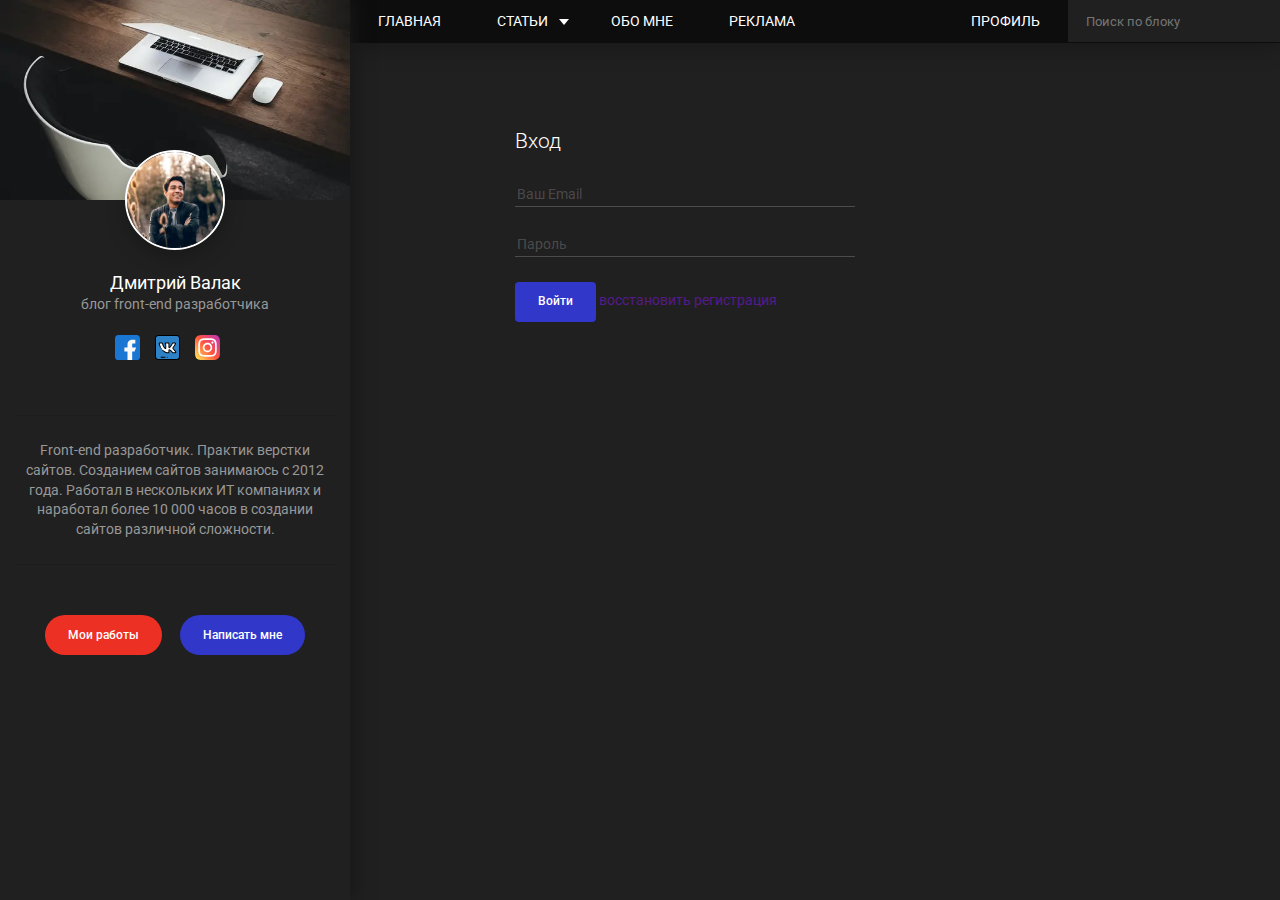
==== entrance.html @ 2826de26 "g" ====
<!DOCTYPE html>
<html lang="en">

<head>
  <meta charset="UTF-8">
  <meta name="viewport" content="width=device-width, initial-scale=1.0">
  <link rel="stylesheet" href="./css/style.css">
  <title>Document</title>
</head>

<body class="page page--profil">

  <svg display="none">

    <symbol id="facebook" viewBox="0 0 512 512">
      <path style="fill:#1976D2;" d="M448,0H64C28.704,0,0,28.704,0,64v384c0,35.296,28.704,64,64,64h384c35.296,0,64-28.704,64-64V64
    C512,28.704,483.296,0,448,0z" />
      <path style="fill:#FAFAFA;" d="M432,256h-80v-64c0-17.664,14.336-16,32-16h32V96h-64l0,0c-53.024,0-96,42.976-96,96v64h-64v80h64
    v176h96V336h48L432,256z" />
    </symbol>

    <symbol id="vk" viewBox="0 0 512 512">
      <path style="fill:#2D82C8;" d="M446,502H66c-30.928,0-56-25.072-56-56V66c0-30.928,25.072-56,56-56h380c30.928,0,56,25.072,56,56
	v380C502,476.928,476.928,502,446,502z" />
      <path style="fill:#FFFFFF;" d="M94.397,163h43.393c6.754,0,12.723,4.371,14.765,10.81c4.356,13.733,12.998,38.213,25.111,59.524
	c9.837,17.306,21.765,31.824,30.56,41.433c4.41,4.818,12.44,1.682,12.44-4.85v-62.622c0-9.187-2.882-18.143-8.24-25.605
	l-4.246-5.914c-0.985-1.372-1.514-3.018-1.514-4.706l0,0c0-4.457,3.613-8.07,8.07-8.07h60.68c5.477,0,9.917,4.44,9.917,9.917v80.28
	c0,5.211,5.39,8.676,10.131,6.512l4.127-1.884c0.71-0.324,1.351-0.783,1.886-1.352l0,0c20.861-22.151,37.773-47.713,50.001-75.575
	l4.538-10.34c2.015-4.591,6.556-7.553,11.57-7.548l42.844,0.05c8.037,0.009,13.166,8.578,9.378,15.666l-19.794,37.037
	c-2.56,4.791-5.409,9.422-8.529,13.868l-23.164,33.008c-4.112,5.86-3.319,13.846,1.865,18.783l16.964,16.154
	c13.129,12.502,24.572,26.663,34.038,42.124l5.075,8.289c4.738,7.739-0.831,17.678-9.905,17.678h-36.989
	c-7.482,0-14.646-3.026-19.862-8.39l-36.986-38.031c-7.326-7.533-16.701-12.749-26.964-15.002l0,0
	c-5.252-1.153-10.224,2.846-10.224,8.223v37.366c0,8.745-7.089,15.833-15.833,15.833l0,0c-31.024,0-61.185-10.212-85.827-29.06l0,0
	c-43.658-33.392-75.312-80.039-90.217-132.943l-8.094-28.731C83.674,168.943,88.175,163,94.397,163z" />
      <path d="M416.358,375.667h-36.989c-10.122,0-19.974-4.162-27.03-11.417l-36.986-38.03c-5.518-5.674-12.405-9.707-20.02-11.74v35.354
	c0,14.244-11.589,25.833-25.833,25.833c-33.029,0-65.667-11.051-91.902-31.117c-9.924-7.59-19.389-15.96-28.132-24.878
	c-3.866-3.943-3.804-10.275,0.14-14.142c3.945-3.867,10.276-3.802,14.142,0.14c8.081,8.242,16.829,15.979,26.001,22.994
	c22.767,17.413,51.09,27.003,79.752,27.003c3.217,0,5.833-2.617,5.833-5.833v-37.366c0-5.607,2.506-10.838,6.876-14.353
	c4.37-3.515,10.02-4.84,15.493-3.637c12.211,2.68,23.272,8.835,31.988,17.797l36.986,38.03c3.313,3.407,7.939,5.361,12.692,5.361
	h36.989c0.233,0,0.945,0,1.407-0.825s0.091-1.432-0.031-1.631l-5.074-8.289c-9.009-14.713-19.912-28.207-32.406-40.104
	l-16.964-16.154c-8.839-8.417-10.166-21.778-3.154-31.77l23.164-33.008c2.878-4.102,5.535-8.421,7.896-12.838l19.794-37.036
	c0.068-0.129,0.173-0.323-0.016-0.638c-0.188-0.314-0.409-0.315-0.555-0.315l-42.845-0.049h-0.003c-1.039,0-1.98,0.614-2.397,1.566
	l-4.538,10.34c-12.722,28.985-30.176,55.367-51.878,78.413c-1.431,1.519-3.118,2.728-5.018,3.594l-4.123,1.882
	c-5.338,2.437-11.469,1.998-16.403-1.175c-4.935-3.172-7.881-8.567-7.881-14.434V173h-56.835l2.053,2.858
	c6.617,9.217,10.116,20.088,10.116,31.437v62.622c0,7.137-4.3,13.42-10.954,16.005c-6.646,2.584-14.05,0.853-18.862-4.404
	c-8.784-9.596-21.443-24.888-31.877-43.244c-12.717-22.371-21.717-48.098-25.95-61.441c-0.727-2.293-2.83-3.833-5.233-3.833H95.206
	l7.875,27.951c4.586,16.277,10.889,32.123,18.734,47.098c2.563,4.892,0.676,10.936-4.217,13.499
	c-4.894,2.563-10.936,0.674-13.498-4.217c-8.489-16.202-15.309-33.346-20.27-50.957l-8.095-28.73
	c-1.661-5.897-0.492-12.079,3.205-16.962C82.64,155.8,88.272,153,94.396,153h43.394c11.159,0,20.923,7.148,24.298,17.786
	c3.995,12.595,12.461,36.826,24.272,57.606c7.713,13.569,16.824,25.371,24.307,34.062v-55.159c0-7.138-2.2-13.975-6.363-19.772
	l-4.246-5.915c-2.218-3.088-3.391-6.733-3.391-10.538c0-9.964,8.105-18.07,18.069-18.07h60.681c10.981,0,19.916,8.935,19.916,19.917
	v75.487c19.606-21.09,35.41-45.144,46.988-71.525l4.538-10.34c3.607-8.22,11.736-13.529,20.712-13.529c0.009,0,0.017,0,0.026,0
	l42.845,0.049c7.318,0.008,13.933,3.763,17.691,10.042c3.76,6.28,3.944,13.883,0.494,20.337l-19.794,37.037
	c-2.74,5.126-5.822,10.139-9.163,14.899l-23.164,33.008c-1.279,1.823-1.037,4.261,0.575,5.797l16.965,16.154
	c13.752,13.096,25.754,27.948,35.67,44.145l5.074,8.289c4.079,6.662,4.241,15.035,0.423,21.85
	C431.396,371.433,424.171,375.667,416.358,375.667z" />
      <path d="M131.938,293.381c-3.114,0-6.183-1.45-8.136-4.174l8.127-5.827l-8.17,5.768c-0.004-0.006-0.064-0.089-0.068-0.096
	c-3.218-4.488-2.188-10.735,2.3-13.954c4.489-3.219,10.735-2.188,13.954,2.3l0.111,0.155c3.218,4.488,2.188,10.735-2.3,13.954
	C135.991,292.772,133.954,293.381,131.938,293.381z" />
      <path
        d="M204.864,464h-81.5c-5.522,0-10-4.477-10-10s4.478-10,10-10h81.5c5.522,0,10,4.477,10,10S210.387,464,204.864,464z" />
      <path
        d="M250.364,464h-0.119c-5.522,0-10-4.477-10-10s4.478-10,10-10h0.119c5.522,0,10,4.477,10,10S255.887,464,250.364,464z" />
      <path d="M446,512H66c-36.393,0-66-29.607-66-66V66C0,29.607,29.607,0,66,0h380c36.393,0,66,29.607,66,66v380
	C512,482.393,482.393,512,446,512z M66,20c-25.364,0-46,20.636-46,46v380c0,25.364,20.636,46,46,46h380c25.364,0,46-20.636,46-46V66
	c0-25.364-20.636-46-46-46H66z" />
      <g>
      </g>
    </symbol>



  </svg>


  <aside class="siedbar">

    <picture class="siedbar__picture">
      <source srcset="./photo/saidbar.webp" type="image/webp" height>
      <img class="siedbar__image" src="./photo/saidbar.jpg" alt="" ">
      </picture>
      <picture class=" siedbar__content__photo">
      <source srcset="./photo/photo.webp" type="image/webp">
      <img class="siedbar__content__avatar" src="./photo/photo.jpg" alt="">
    </picture>
    <h1 class="siedbar__content__name"> Дмитрий Валак</h1>
    <p class="siedbar__content__proff">блог front-end разработчика </p>
    <ul class="siedbar__inner">
      <li class="siedbar__item">
        <a href="https://vk.com/id88394767">
          <svg class="siedbar__icon">
            <use xlink:href="#facebook"></use>
          </svg>
        </a>
      </li>
      <li class="siedbar__item">
        <a href="#">
          <svg class="siedbar__icon">
            <use xlink:href="#vk"></use>
          </svg>
        </a>
      </li>
      <li class="siedbar__item">
        <a href="#">
          <img src="./photo/icon/instagram.svg" alt="" width="25px">

        </a>
      </li>
    </ul>

    <p class="siedbar__text">
      Front-end разработчик. Практик верстки сайтов.

      Созданием сайтов занимаюсь с 2012 года. Работал в нескольких ИТ компаниях и наработал более 10 000 часов в
      создании сайтов различной сложности.
    </p>
    <div class="siedbar__box">
      <a class="siedbar__btn siedbar__btn--left" href="#">Мои работы</a>
      <button class="siedbar__btn  siedbar__btn--right">Написать мне</button>
    </div>
  </aside>


  <main class="main">

    <!-- nav -->


    <nav class="nav">
      <ul class="nav__nav">
        <li class="nav__item">
          <a class="nav__link" href="">Главная</a>
        </li>
        <li class="nav__item">
          <a class="nav__link nav__link--list " href="">Cтатьи</a>
          <ul class="subnav">
            <li class="subnav__item">
              <a class="subnav__categoru" href="">Создание
                сайтов </a>
            </li>
            <li class="subnav__item">
              <a class="subnav__categoru" href="">Интернет - магазин </a>
            </li>
            <li class="subnav__item">
              <a class="subnav__categoru" href="#">Продвижение видео</a>
            </li>
          </ul>
        </li>

        <li class="nav__item">
          <a class="nav__link" href="">Обо мне</a>
        </li>

        <li class="nav__item nav__item--offset">
          <a class="nav__link nav__link--offset" href="">Реклама</a>
        </li>
        <li class="nav__item">
          <a class="nav__link" href="">Профиль</a>
        </li>
        <input class="nav__search" type="text" placeholder="Поиск по блоку">
      </ul>
    </nav>




    <div class="container">

      <h2 class="post__related__title post__related__title--titles">Вход</h2>

      <form class="profil"  action="/" method="POST">
      
      <div class="profil__form" >
        
        <input class="profil__form__input"  type="Email" placeholder = "Ваш Email" >
        <input class="profil__form__input"  type="password" placeholder = "Пароль" >
        
      </div>
      <div class="btn__grup">
      <button class="siedbar__btn commets--btn work--btn" type="submit">Войти</button>
      <a href="">восстановить</a>
      <a href="">регистрация</a>
    </div>
      </form>


    </div>

</body>

</html>
---- css/style.css ----
@import url("https://fonts.googleapis.com/css2?family=Lato&family=Roboto:wght@400;500&display=swap");
* {
  padding: 0;
  margin: 0;
  border: 0;
  user-select: none; }

*, *:before, *:after {
  box-sizing: border-box;
  user-select: none; }

body {
  margin: 0; }

input, button, textarea {
  font-family: inherit;
  border: none; }

input {
  display: block; }

button {
  border: none;
  cursor: pointer;
  display: inline-block; }

a {
  text-decoration: none; }

a:hover {
  text-decoration: none; }

ul, li {
  list-style: none; }

h1, h2, h3, h4, h5, h6 {
  font-size: inherit;
  font-weight: inherit; }

body {
  line-height: 1.4;
  font-size: 14px;
  font-family: "Roboto", sans-serif;
  background-color: #181818;
  height: 100%;
  color: #989898; }

.container {
  margin: 0 auto;
  max-width: 700px;
  padding: 0 50px; }

.page {
  display: flex; }
  .page--profil {
    height: 100vh; }

.main {
  flex-basis: calc( 100% - 350px  );
  background-color: #202020; }

.siedbar {
  background-color: #202020;
  flex-basis: 350px;
  text-align: center;
  position: relative;
  height: 100hv;
  box-shadow: 5px 0 15px #181818; }
  .siedbar__picture {
    overflow: hidden;
    display: block;
    height: 200px; }
  .siedbar__image {
    display: block;
    height: auto;
    width: 100%; }
  .siedbar__content__photo {
    display: block;
    height: 100px;
    width: 100px;
    overflow: hidden;
    margin: -50px auto 20px;
    border-radius: 50%;
    border: 2px solid #ffffff;
    box-shadow: 0 7px 20px rgba(0, 0, 0, 0.25);
    position: relative; }
  .siedbar__content__avatar {
    width: auto;
    height: 100%;
    margin: 0 -50%; }
  .siedbar__content__name {
    margin-top: 20px;
    font-size: 18px;
    color: #fff; }
  .siedbar__content__proff {
    font-size: 14px; }
  .siedbar__inner {
    margin-top: 20px;
    justify-content: center;
    display: flex;
    margin-bottom: 50px; }
  .siedbar__item {
    display: flex;
    margin-right: 15px; }
  .siedbar__icon {
    display: inline-block;
    height: 25px;
    width: 25px; }
  .siedbar__text {
    padding: 0 15px;
    margin-bottom: 50px; }
    .siedbar__text:after, .siedbar__text:before {
      margin: 25px 0;
      display: block;
      content: "";
      width: calc( 100% -20px  );
      height: 1px;
      background-color: #1c1c1c; }
  .siedbar__btn {
    border-radius: 40px;
    padding: 1.1em 1.9em;
    text-decoration: none;
    border: none;
    vertical-align: center;
    display: inline-block;
    font-size: 12px;
    line-height: 1.1;
    font-family: inherit;
    font-weight: 500;
    color: #fff;
    background: #cccc;
    transition: all 0.2s linear; }
    .siedbar__btn--left {
      background: #ED3024;
      margin-right: 15px; }
      .siedbar__btn--left:hover {
        background: #CD251A; }
    .siedbar__btn--right {
      background: #3137C9; }
      .siedbar__btn--right:hover {
        background: #2A5FE7; }
      .siedbar__btn--right:focus {
        outline: none; }

.nav {
  background-color: #0D0D0D;
  box-shadow: 0 5px 22px rgba(0, 0, 0, 0.25);
  margin-bottom: 6em; }
  .nav__nav {
    display: flex; }
  .nav__item {
    position: relative; }
    .nav__item:hover .nav__link {
      background-color: #3137C9; }
    .nav__item:hover > .subnav {
      display: block; }
  .nav__link {
    text-transform: uppercase;
    display: block;
    position: relative;
    text-decoration: none;
    color: #FFFF;
    font-size: 14px;
    line-height: 1.1;
    padding: 1em 2em; }
    .nav__link--list {
      padding-right: 2.5em;
      position: relative; }
      .nav__link--list::after {
        position: absolute;
        top: 50%;
        right: 1em;
        display: block;
        content: "";
        border-style: solid;
        border-width: 6px 5px 0 5px;
        border-color: #fff transparent transparent transparent;
        transform: translateY(-50%); }
    .nav__link--offset {
      margin-right: auto; }
  .nav__search {
    color: rgba(255, 255, 255, 0.4);
    border-bottom: 1px solid #0D0D0D;
    background-color: #202020;
    max-width: 212px;
    display: block;
    padding: 0 1.35em;
    transition: all 0.4s linear; }
    .nav__search:hover {
      background-color: #2c2c2c; }
    .nav__search:focus {
      outline: none; }

.nav__item {
  position: relative; }
  .nav__item--offset {
    margin-right: auto; }

.nav__link > .subnav {
  display: block; }

.subnav {
  padding: 1em 0em;
  border-bottom-left-radius: 5px;
  border-bottom-right-radius: 5px;
  background-color: #3137C9;
  width: 14.5rem;
  position: absolute;
  top: 100%;
  left: 0;
  display: none; }
  .subnav__categoru {
    text-decoration: none;
    text-transform: uppercase;
    color: #fff;
    font-size: 12px;
    padding: 2.5em 1em;
    transition: 0.2s linear; }
    .subnav__categoru:hover {
      color: #bbb8b8; }

.storis {
  display: flex;
  overflow-x: scroll;
  margin-bottom: 35px;
  overflow-y: hidden; }
  .storis:only-child {
    overflow-x: hidden; }
  .storis__item {
    cursor: pointer;
    border-radius: 7px;
    flex: 0 0 140px;
    margin-right: calc( 40px /3 );
    height: 195px;
    box-shadow: 0 5px 15px rgba(0, 0, 0, 0.4);
    overflow: hidden;
    position: relative; }
    .storis__item:hover .storis__img {
      transform: scale(1.5);
      transition-duration: 5s; }
    .storis__item::after {
      content: "";
      display: block;
      width: 100%;
      height: 100%;
      position: absolute;
      top: 0;
      left: 0;
      z-index: 1;
      background: linear-gradient(to bottom, rgba(0, 0, 0, 0.8), rgba(0, 0, 0, 0.2) 50%, rgba(0, 0, 0, 0.8)); }
    .storis__item::before {
      position: absolute;
      content: attr(data-info);
      display: block;
      color: #fff;
      font-size: 12px;
      font-family: "Lato", sans-serif;
      position: absolute;
      text-align: left;
      top: 12px;
      left: 12px;
      z-index: 2;
      width: calc(100% - 24px); }
  .storis__img {
    display: block;
    width: 100%;
    height: 100%;
    position: absolute;
    top: 0;
    left: 0;
    z-index: 1;
    object-fit: cover;
    transition: transform 1s ease-in-out; }
  .storis__time {
    color: #fff;
    font-size: 12px;
    font-family: "Lato", sans-serif;
    position: absolute;
    text-align: right;
    right: 12px;
    bottom: 12px;
    z-index: 2;
    width: calc(100% - 24px); }

.add__post {
  margin-bottom: 25px;
  padding: 20px;
  align-items: center;
  background-color: #121212;
  border-radius: 4px;
  box-shadow: 0 5px 22px rgba(0, 0, 0, 0.25);
  display: flex; }
  .add__post__text {
    margin-right: 15px;
    flex-basis: calc(100% - (88px + 30px));
    font-size: 15px;
    line-height: 2;
    background-color: transparent;
    color: rgba(255, 255, 255, 0.5); }
    .add__post__text:focus {
      outline: none; }
      .add__post__text:focus::placeholder {
        opacity: 0; }
  .add__post__btn {
    width: 44px;
    height: 44px;
    border-radius: 50%;
    overflow: hidden; }
    .add__post__btn--photo {
      position: relative;
      cursor: pointer;
      margin-right: 15px;
      background: #EBEBEB url("../photo/icon/hoto.svg") center no-repeat; }
    .add__post__btn--send {
      cursor: pointer;
      background: #3137C9 url("../photo/icon/send.svg") center no-repeat; }
  .add__post__file {
    width: 100%;
    height: 100%;
    cursor: pointer;
    position: absolute;
    left: 0;
    top: 0;
    opacity: 0; }

.post {
  margin-bottom: 25px;
  background: #202020;
  border-radius: 4px;
  box-shadow: 0 5px 22px rgba(0, 0, 0, 0.25);
  padding: 25px 25px; }
  .post__text {
    font-size: 14px;
    line-height: 1.6;
    margin-bottom: 20px; }
  .post__footer {
    font-size: 12px;
    color: #828282; }

.post__picture {
  display: block;
  margin: -25px -25px 25px;
  width: calc( 100% + 50px  );
  overflow: hidden; }
  .post__picture--video {
    margin: 0 0 25px; }
.post__image {
  width: 100%;
  height: 245px;
  object-fit: cover;
  border-radius: 4px; }
.post__content {
  margin-top: 20px; }
  .post__content--saerch {
    margin-top: 0px; }
.post__title {
  font-size: 18px;
  color: rgba(255, 255, 255, 0.7);
  margin-bottom: 20px; }
.post__inner {
  display: flex;
  justify-content: space-between; }
.post__btn {
  font-size: 14px;
  line-height: 1.1;
  color: #107EFF;
  cursor: pointer;
  transition: all 0.2s linear; }
  .post__btn:hover {
    color: #0372f1; }
.post__footer {
  display: flex; }
.post__item {
  margin-right: 20px;
  position: relative; }
  .post__item:last-child {
    margin-right: 0px; }
  .post__item--time::after {
    display: inline-block;
    content: "";
    width: 6px;
    height: 6px;
    border-radius: 50%;
    background-color: #C4C4C4;
    margin-left: 15px; }
.post__link {
  font-size: 14px;
  color: #828282;
  transition: all 0.2s linear; }
  .post__link:hover {
    color: #c5bfbf; }

.embat {
  position: relative;
  overflow: hidden; }
  .embat::before {
    content: "";
    display: block;
    padding-top: 52.25%; }
  .embat iframe, .embat video {
    overflow: hidden;
    width: 100%;
    height: 100%;
    position: absolute;
    top: 0;
    left: 0;
    z-index: 1; }

.post__four {
  margin-bottom: 80px; }

.pagination {
  margin-top: 60px;
  display: flex;
  justify-content: center;
  margin-bottom: 60px; }
  .pagination__inner {
    margin-right: 5px;
    transition: all 0.2s linear;
    box-shadow: 0 0 10px rgba(0, 0, 0, 0.15); }
  .pagination__item {
    line-height: 40px;
    background-color: #0D0D0D;
    width: 40px;
    height: 40px;
    font-size: 14px;
    text-align: center;
    border-radius: 3px;
    display: block;
    box-shadow: 0 0 10px rgba(0, 0, 0, 0.15);
    cursor: pointer;
    color: #fff;
    transition: all 0.2s linear; }
    .pagination__item:hover {
      background-color: #a8a5a5; }
  .pagination .active {
    background-color: #104BE3;
    box-shadow: rgba 16, 75, 227, 0.15; }

.post {
  margin-bottom: 25px; }
  .post__headar {
    display: flex; }
    .post__headar__item:first-child {
      margin-right: auto; }
    .post__headar__link {
      font-size: 14px;
      line-height: 1.6;
      color: #828282;
      margin-right: 10px; }
  .post__title--post {
    margin-bottom: 10px; }
  .post__item--time {
    font-size: 14px;
    margin-bottom: 20px; }
  .post__text {
    margin-top: 20px; }
  .post__text--tree {
    margin-top: 0px; }
  .post__picture--post {
    padding: 25px 25px 0; }
  .post__content--post {
    margin-bottom: 30px; }
    .post__content--post::after {
      margin: 30px 0;
      display: block;
      content: "";
      width: calc( 100% -25px  );
      height: 1px;
      background-color: #1c1c1c; }

.post__related::after {
  margin: 25px 0;
  display: block;
  content: "";
  width: calc( 100% -25px  );
  height: 1px;
  background-color: #1c1c1c; }
.post__related__title {
  font-size: 16px;
  color: #fff;
  font-weight: 300;
  margin-bottom: 30px; }
  .post__related__title--title {
    margin-bottom: 20px;
    text-align: left; }
  .post__related__title--titles {
    font-size: 21px;
    margin-bottom: 25px;
    text-align: left; }
.post__related__post {
  display: flex;
  justify-content: space-between; }
.post__related__item {
  overflow: hidden;
  flex-basis: 50%;
  margin-bottom: 20px; }
.post__related__link {
  display: block;
  -o-text-overflow: ellipsis;
  text-overflow: ellipsis;
  overflow: hidden;
  white-space: nowrap;
  font-size: 14px;
  line-height: 1.6;
  font-weight: 300;
  color: #F3EBA2;
  transition: all 0.2s linear; }
  .post__related__link:hover {
    color: #f7eb81; }

.commets {
  margin-top: 10px;
  margin-bottom: 40px; }
  .commets__text {
    width: 100%;
    resize: none;
    color: #fff;
    background: inherit;
    margin-bottom: 20px;
    font-size: 14px;
    border-bottom: 1px solid rgba(255, 255, 255, 0.2);
    line-height: 1.3;
    height: 30px;
    overflow: hidden; }
    .commets__text::placeholder {
      color: rgba(255, 255, 255, 0.2);
      padding-bottom: 2px; }
    .commets__text:focus {
      outline: none; }
  .commets--btn {
    background-color: #3137C9;
    border-radius: 4px; }

.commet {
  margin-bottom: 30px; }
  .commet--two {
    padding-left: 30px;
    margin-bottom: 40px; }
  .commet__inner {
    align-items: center;
    display: flex;
    margin-bottom: 15px;
    position: relative; }
  .commet__avatar {
    position: absolute;
    top: 0;
    left: 0;
    object-fit: cover;
    width: 30px;
    height: 30px;
    border-radius: 50%; }
  .commet__me {
    margin-left: 45px; }
  .commet__name {
    font-size: 12px;
    font-weight: 500;
    line-height: 1.1;
    color: #fff;
    margin-bottom: 5px; }
  .commet--time {
    font-size: 12px;
    line-height: 1.16;
    font-weight: 400; }
  .commet__text {
    font-size: 12px;
    line-height: 1.2;
    color: #fff;
    margin-bottom: 5px; }

.work {
  display: flex;
  overflow: hidden;
  margin-bottom: 25px;
  background-color: #202020;
  border-radius: 4px;
  box-shadow: 0 5px 22px rgba(0, 0, 0, 0.25); }
  .work--two {
    margin-bottom: 60px; }
  .work__pucture {
    width: auto; }
  .work__image {
    height: 100%;
    display: block;
    width: 310px;
    object-fit: cover; }
  .work__content {
    display: flex;
    flex-direction: column;
    height: auto;
    padding: 25px 25px;
    width: calc( 100% - 310px  ); }
  .work__title {
    font-size: 24px;
    line-height: 1.1;
    font-weight: 500;
    margin-bottom: 20px;
    color: #fff; }
  .work__text {
    text-align: left;
    font-size: 16px;
    color: #d2d2d2;
    margin-bottom: 20px; }
  .work__inner {
    display: flex;
    margin-bottom: 20px; }
  .work__item {
    margin-right: 7px; }
    .work__item:last-child {
      margin-right: 0px; }
  .work__link {
    color: #fff;
    font-size: 11px;
    font-weight: normal;
    border-radius: 2px;
    background-color: #EA8C1E;
    padding: 0.5em 1em;
    line-height: 1.3;
    transition: all 0.2s linear; }
    .work__link:hover {
      background-color: #c2741a; }
  .work__btn {
    margin-top: auto;
    text-align: right; }

.profil {
  display: flex;
  flex-wrap: wrap; }
  .profil__form {
    flex-basis: 340px;
    margin-right: 110px; }
    .profil__form__input {
      width: 100%;
      font-size: 14px;
      line-height: 1.3;
      font-weight: 400;
      border: none;
      background: inherit;
      margin-bottom: 25px;
      color: rgba(255, 255, 255, 0.7);
      border-bottom: 1px solid rgba(255, 255, 255, 0.2);
      padding: 3px 2px; }
      .profil__form__input::placeholder {
        color: rgba(255, 255, 255, 0.2); }
      .profil__form__input:focus {
        outline: none; }
  .profil__picture {
    height: 100%;
    width: auto; }
  .profil__image {
    height: 150px;
    width: 150px;
    object-fit: cover;
    margin-bottom: 15px;
    display: block; }
  .profil__label {
    text-decoration: underline;
    cursor: pointer;
    color: #107EFF;
    transition: 0.2s linear; }
    .profil__label:hover {
      text-decoration: none; }
  .profil__input {
    display: none; }

/*# sourceMappingURL=style.css.map */
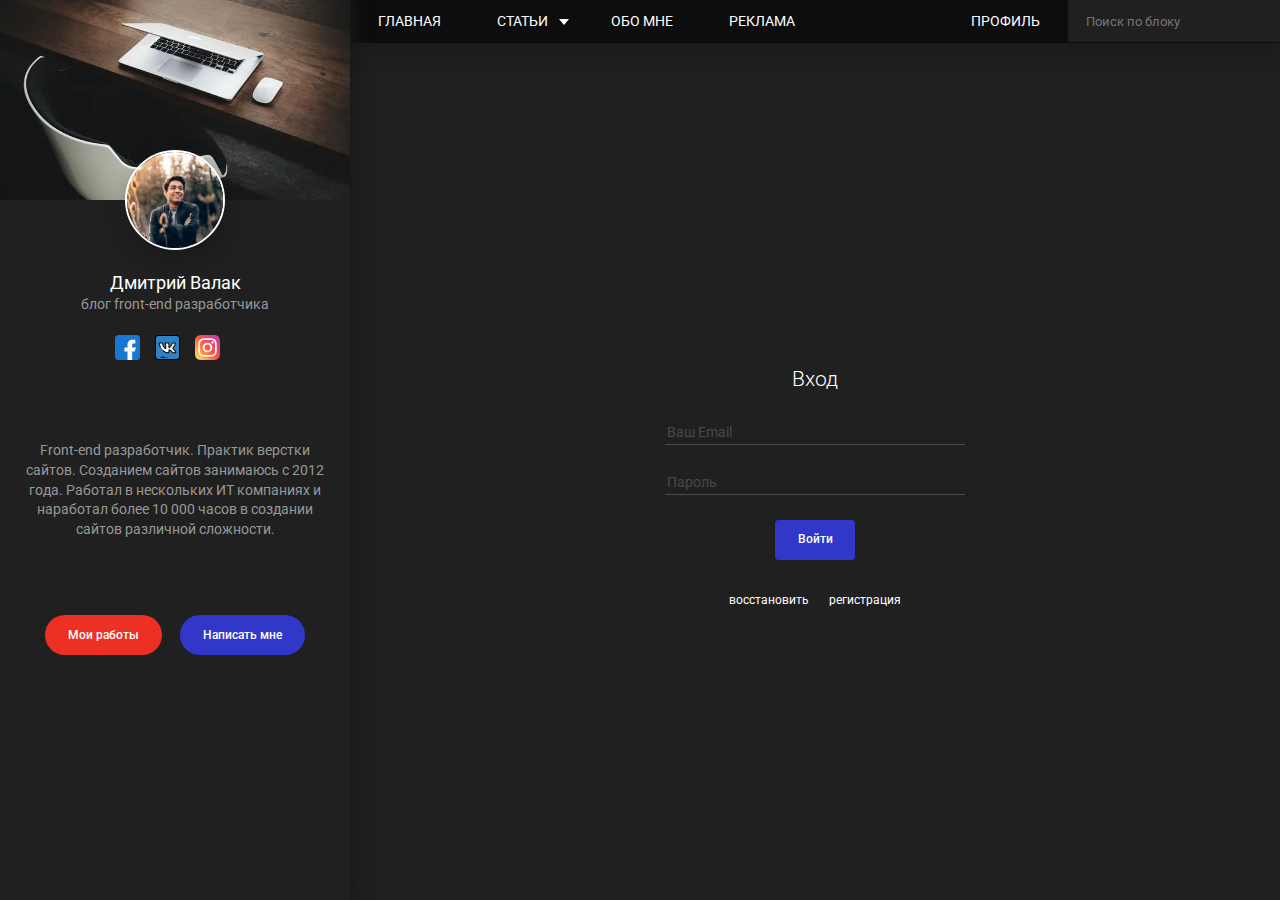
==== commit b5ee1b0a: "f" ====
--- a/entrance.html
+++ b/entrance.html
@@ -162,29 +162,43 @@
     </nav>
 
 
-
-
-    <div class="container">
-
-      <h2 class="post__related__title post__related__title--titles">Вход</h2>
-
-      <form class="profil"  action="/" method="POST">
-      
-      <div class="profil__form" >
-        
-        <input class="profil__form__input"  type="Email" placeholder = "Ваш Email" >
-        <input class="profil__form__input"  type="password" placeholder = "Пароль" >
-        
-      </div>
-      <div class="btn__grup">
-      <button class="siedbar__btn commets--btn work--btn" type="submit">Войти</button>
-      <a href="">восстановить</a>
-      <a href="">регистрация</a>
+    <!-- container-->
+
+    <div class="container container--prof">
+
+      <h2 class="post__related__title post__related__title--titles post__related__title--center">Вход</h2>
+
+      <form class="" action="/" method="POST">
+
+        <div class="profil__form profil__form--form">
+
+
+          <div class="profil__grup">
+            <input class="profil__form__input" type="Email" placeholder="Ваш Email">
+            <span class="profil__line"></span>
+          </div>
+
+          <div class="profil__grup">
+            <input class="profil__form__input" type="password" placeholder="Пароль">
+            <span class="profil__line"></span>
+          </div>
+
+        </div>
+        <div class="profil__grup__btn">
+          <button class="siedbar__btn commets--btn work--btn" type="submit">Войти</button>
+        </div>
+        <ul class="profil__inner">
+          <li class="profil__item">
+            <a class="profil__link" href="">восстановить</a>
+          </li>
+          <li class="profil__item">
+           <a class="profil__link" href="">регистрация</a>
+         </li>
+        </ul>
+      </form>
+
+
     </div>
-      </form>
-
-
-    </div>
 
 </body>
 
--- a/css/style.css
+++ b/css/style.css
@@ -49,6 +49,11 @@
   margin: 0 auto;
   max-width: 700px;
   padding: 0 50px; }
+  .container--prof {
+    display: flex;
+    height: 80vh;
+    flex-direction: column;
+    justify-content: center; }
 
 .page {
   display: flex; }
@@ -488,6 +493,8 @@
     font-size: 21px;
     margin-bottom: 25px;
     text-align: left; }
+  .post__related__title--center {
+    text-align: center; }
 .post__related__post {
   display: flex;
   justify-content: space-between; }
@@ -626,9 +633,37 @@
 .profil {
   display: flex;
   flex-wrap: wrap; }
+  .profil__inner {
+    display: flex;
+    justify-content: center;
+    margin: 30px auto 0; }
+  .profil__item:first-child {
+    margin-right: 20px; }
+  .profil__link {
+    font-size: 12px;
+    line-height: 1.2;
+    color: #fff; }
+    .profil__link:hover {
+      text-decoration: underline; }
+  .profil__grup {
+    position: relative; }
+    .profil__grup__btn {
+      display: flex;
+      justify-content: center; }
+  .profil__line {
+    position: absolute;
+    width: 0;
+    height: 1px;
+    left: 0;
+    bottom: 0;
+    z-index: 1;
+    background-color: #3137C9;
+    transition: width 0.2s linear; }
   .profil__form {
-    flex-basis: 340px;
-    margin-right: 110px; }
+    flex-basis: 340px; }
+    .profil__form--form {
+      margin: 0 auto;
+      max-width: 300px; }
     .profil__form__input {
       width: 100%;
       font-size: 14px;
@@ -644,6 +679,10 @@
         color: rgba(255, 255, 255, 0.2); }
       .profil__form__input:focus {
         outline: none; }
+      .profil__form__input:focus + .profil__line {
+        width: 100%; }
+  .profil__avatar {
+    margin-left: 110px; }
   .profil__picture {
     height: 100%;
     width: auto; }
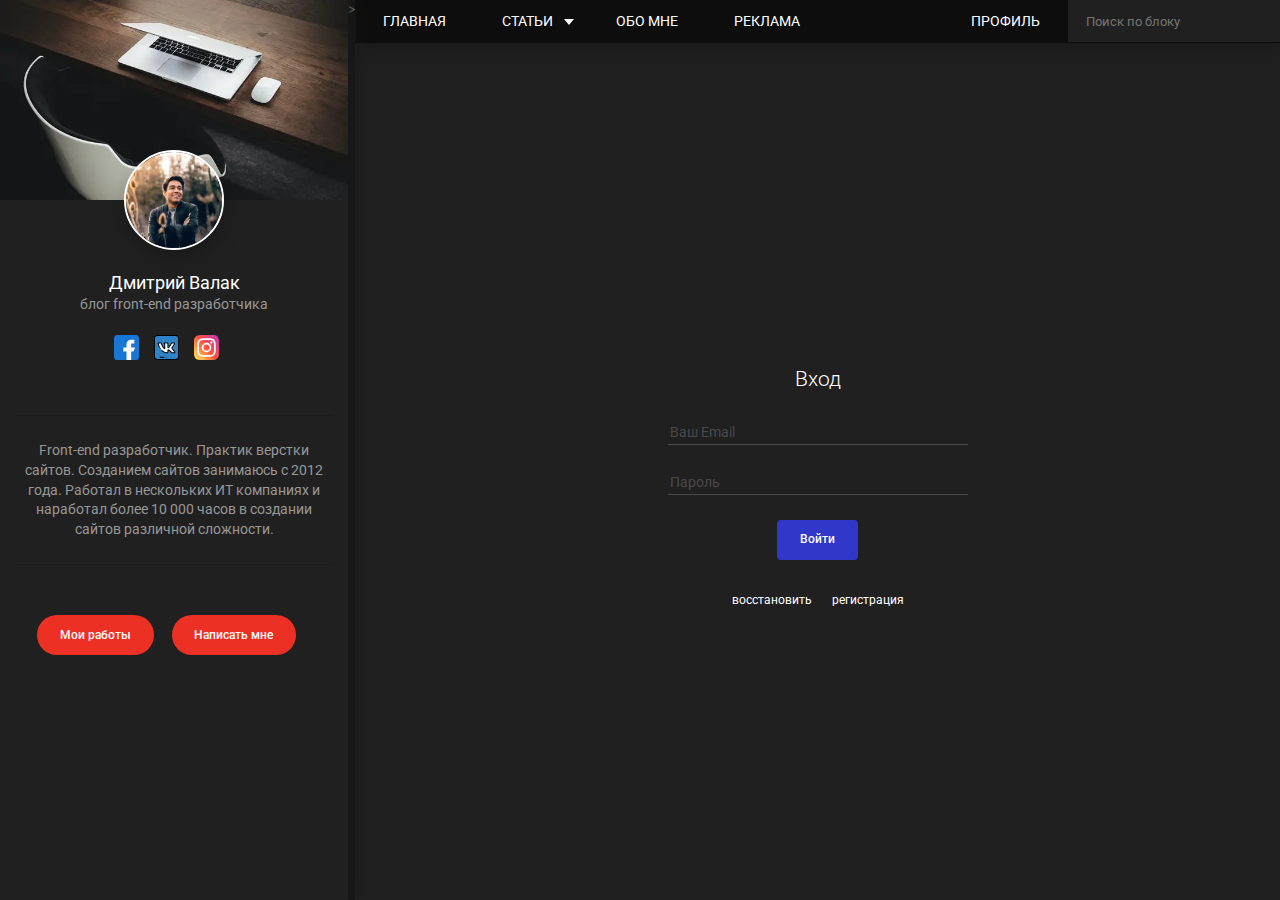
==== commit 66e76aaf: "g" ====
--- a/entrance.html
+++ b/entrance.html
@@ -74,51 +74,53 @@
 
 
   <aside class="siedbar">
-
-    <picture class="siedbar__picture">
-      <source srcset="./photo/saidbar.webp" type="image/webp" height>
-      <img class="siedbar__image" src="./photo/saidbar.jpg" alt="" ">
-      </picture>
-      <picture class=" siedbar__content__photo">
-      <source srcset="./photo/photo.webp" type="image/webp">
-      <img class="siedbar__content__avatar" src="./photo/photo.jpg" alt="">
-    </picture>
-    <h1 class="siedbar__content__name"> Дмитрий Валак</h1>
-    <p class="siedbar__content__proff">блог front-end разработчика </p>
-    <ul class="siedbar__inner">
-      <li class="siedbar__item">
-        <a href="https://vk.com/id88394767">
-          <svg class="siedbar__icon">
-            <use xlink:href="#facebook"></use>
-          </svg>
-        </a>
-      </li>
-      <li class="siedbar__item">
-        <a href="#">
-          <svg class="siedbar__icon">
-            <use xlink:href="#vk"></use>
-          </svg>
-        </a>
-      </li>
-      <li class="siedbar__item">
-        <a href="#">
-          <img src="./photo/icon/instagram.svg" alt="" width="25px">
-
-        </a>
-      </li>
-    </ul>
-
-    <p class="siedbar__text">
-      Front-end разработчик. Практик верстки сайтов.
-
-      Созданием сайтов занимаюсь с 2012 года. Работал в нескольких ИТ компаниях и наработал более 10 000 часов в
-      создании сайтов различной сложности.
-    </p>
     <div class="siedbar__box">
-      <a class="siedbar__btn siedbar__btn--left" href="#">Мои работы</a>
-      <button class="siedbar__btn  siedbar__btn--right">Написать мне</button>
-    </div>
-  </aside>
+        <picture class="siedbar__picture">
+          <source srcset="./photo/saidbar.webp" type="image/webp" height>
+          <img class="siedbar__image" src="./photo/saidbar.jpg" alt="" ">
+          </picture>
+          <picture class=" siedbar__content__photo">
+          <source srcset="./photo/photo.webp" type="image/webp">
+          <img class="siedbar__content__avatar" src="./photo/photo.jpg" alt="">
+        </picture>
+        <h1 class="siedbar__content__name"> Дмитрий Валак</h1>
+        <p class="siedbar__content__proff">блог front-end разработчика </p>
+        <ul class="siedbar__inner">
+          <li class="siedbar__item">
+            <a href="https://vk.com/id88394767">
+              <svg class="siedbar__icon">
+                <use xlink:href="#facebook"></use>
+              </svg>
+            </a>
+          </li>
+          <li class="siedbar__item">
+            <a href="#">
+              <svg class="siedbar__icon">
+                <use xlink:href="#vk"></use>
+              </svg>
+            </a>
+          </li>
+          <li class="siedbar__item">
+            <a href="#">
+              <img src="./photo/icon/instagram.svg" alt="" width="25px">
+    
+            </a>
+          </li>
+        </ul>
+    
+        <p class="siedbar__text">
+          Front-end разработчик. Практик верстки сайтов.
+    
+          Созданием сайтов занимаюсь с 2012 года. Работал в нескольких ИТ компаниях и наработал более 10 000 часов в
+          создании сайтов различной сложности.
+        </p>
+        <div class="siedbar__box">
+          <a class="siedbar__btn siedbar__btn--left" href="mywork.html">Мои работы</a>
+    
+          <a class="siedbar__btn siedbar__btn--left" href="#modal">Написать мне</a>
+        </div>
+        </div>
+      </aside>>
 
 
   <main class="main">
@@ -189,10 +191,10 @@
         </div>
         <ul class="profil__inner">
           <li class="profil__item">
-            <a class="profil__link" href="">восстановить</a>
+            <a class="profil__link" href="recover.html">восстановить</a>
           </li>
           <li class="profil__item">
-           <a class="profil__link" href="">регистрация</a>
+           <a class="profil__link" href="registration.html">регистрация</a>
          </li>
         </ul>
       </form>
--- a/css/style.css
+++ b/css/style.css
@@ -69,8 +69,10 @@
   flex-basis: 350px;
   text-align: center;
   position: relative;
-  height: 100hv;
   box-shadow: 5px 0 15px #181818; }
+  .siedbar__box {
+    position: sticky;
+    top: 0; }
   .siedbar__picture {
     overflow: hidden;
     display: block;
@@ -108,9 +110,12 @@
     display: flex;
     margin-right: 15px; }
   .siedbar__icon {
-    display: inline-block;
     height: 25px;
     width: 25px; }
+    .siedbar__icon--modal {
+      height: 39px;
+      width: 39px;
+      border-radius: 50%; }
   .siedbar__text {
     padding: 0 15px;
     margin-bottom: 50px; }
@@ -151,6 +156,9 @@
   background-color: #0D0D0D;
   box-shadow: 0 5px 22px rgba(0, 0, 0, 0.25);
   margin-bottom: 6em; }
+  .nav__box {
+    position: sticky;
+    top: 0; }
   .nav__nav {
     display: flex; }
   .nav__item {
@@ -334,6 +342,8 @@
   border-radius: 4px;
   box-shadow: 0 5px 22px rgba(0, 0, 0, 0.25);
   padding: 25px 25px; }
+  .post::last-child {
+    margin-bottom: 0px; }
   .post__text {
     font-size: 14px;
     line-height: 1.6;
@@ -411,9 +421,6 @@
     left: 0;
     z-index: 1; }
 
-.post__four {
-  margin-bottom: 80px; }
-
 .pagination {
   margin-top: 60px;
   display: flex;
@@ -582,10 +589,11 @@
   background-color: #202020;
   border-radius: 4px;
   box-shadow: 0 5px 22px rgba(0, 0, 0, 0.25); }
-  .work--two {
+  .work:last-child {
     margin-bottom: 60px; }
   .work__pucture {
-    width: auto; }
+    width: auto;
+    min-height: 510px; }
   .work__image {
     height: 100%;
     display: block;
@@ -661,6 +669,8 @@
     transition: width 0.2s linear; }
   .profil__form {
     flex-basis: 340px; }
+    .profil__form--modal {
+      flex-basis: 340px; }
     .profil__form--form {
       margin: 0 auto;
       max-width: 300px; }
@@ -702,4 +712,59 @@
   .profil__input {
     display: none; }
 
+.modal {
+  display: flex;
+  justify-content: center;
+  align-items: center;
+  position: fixed;
+  width: 100%;
+  height: 100%;
+  background-color: rgba(0, 0, 0, 0.5);
+  top: 0;
+  left: 0;
+  z-index: 5;
+  opacity: 0;
+  visibility: hidden;
+  transition: all 0.5s ease 0s;
+  padding: 10px; }
+  .modal:target {
+    opacity: 1;
+    visibility: visible; }
+  .modal:target .modal--form {
+    transform: perspective(600px) translate(0, 0) rotatex(0deg);
+    opacity: 1; }
+  .modal--form {
+    position: relative;
+    max-width: 500px;
+    width: 100%;
+    padding: 50px 40px 40px;
+    background-color: #202020;
+    border-radius: 4px;
+    opacity: 0;
+    transform: perspective(600px) translate(0, -100%) rotatex(45deg);
+    transition: all 0.5s ease 0s; }
+  .modal--btn {
+    text-align: left;
+    margin-bottom: 50px; }
+  .modal__close {
+    position: absolute;
+    top: 20px;
+    right: 20px;
+    display: block;
+    text-align: right;
+    transition: transform 0.2s linear; }
+    .modal__close:hover {
+      transform: rotate(90deg); }
+  .modal__inner {
+    display: flex;
+    justify-content: center; }
+  .modal__item {
+    margin-right: 20px; }
+  .modal__link {
+    text-decoration: underline;
+    color: rgba(255, 255, 255, 0.5);
+    transition: 0.2s linear; }
+    .modal__link::hover {
+      text-decoration: none; }
+
 /*# sourceMappingURL=style.css.map */
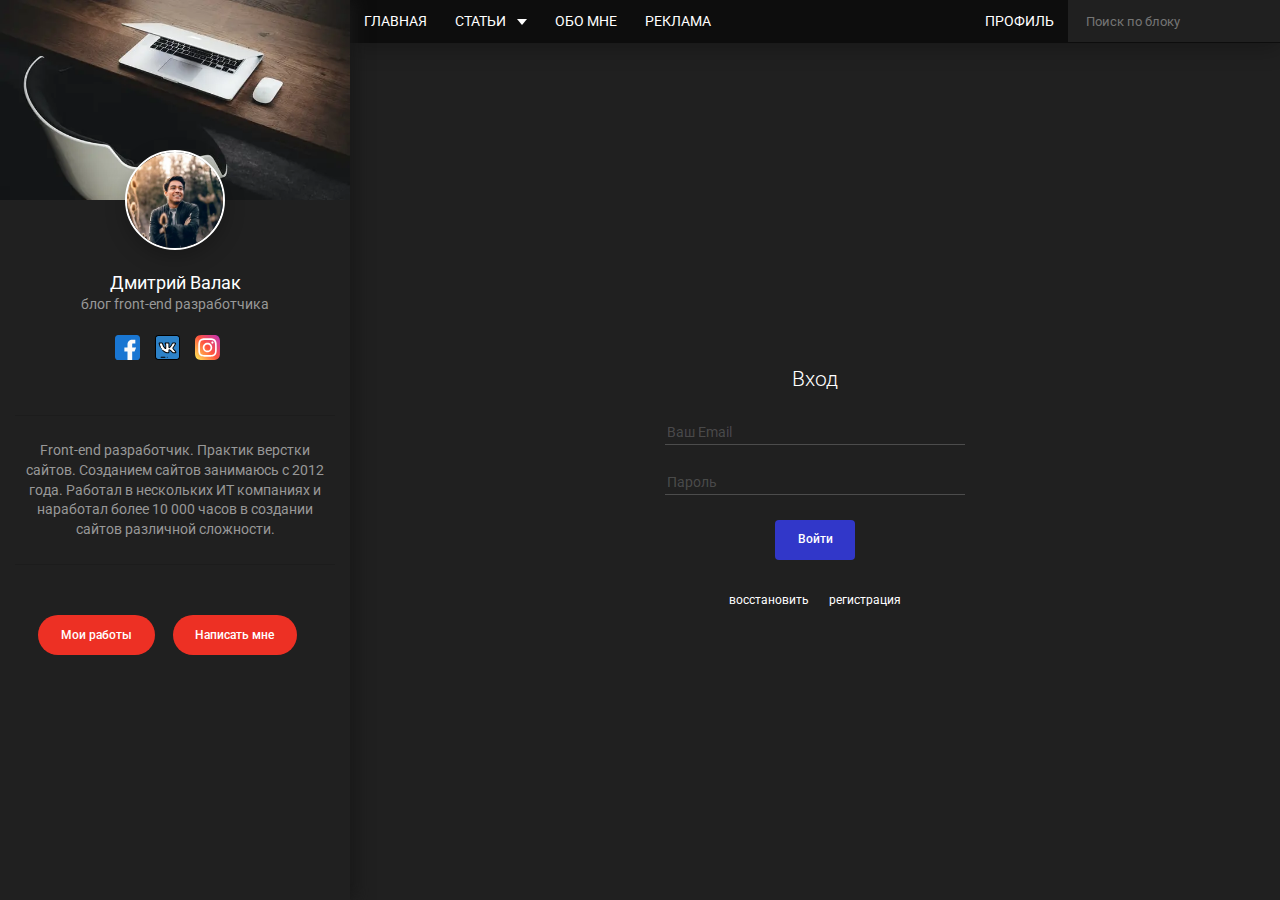
==== commit 629055d0: "sxz" ====
--- a/entrance.html
+++ b/entrance.html
@@ -120,7 +120,7 @@
           <a class="siedbar__btn siedbar__btn--left" href="#modal">Написать мне</a>
         </div>
         </div>
-      </aside>>
+      </aside>
 
 
   <main class="main">
--- a/css/style.css
+++ b/css/style.css
@@ -66,13 +66,10 @@
 
 .siedbar {
   background-color: #202020;
-  flex-basis: 350px;
+  width: 350px;
   text-align: center;
   position: relative;
   box-shadow: 5px 0 15px #181818; }
-  .siedbar__box {
-    position: sticky;
-    top: 0; }
   .siedbar__picture {
     overflow: hidden;
     display: block;
@@ -156,9 +153,6 @@
   background-color: #0D0D0D;
   box-shadow: 0 5px 22px rgba(0, 0, 0, 0.25);
   margin-bottom: 6em; }
-  .nav__box {
-    position: sticky;
-    top: 0; }
   .nav__nav {
     display: flex; }
   .nav__item {
@@ -175,7 +169,7 @@
     color: #FFFF;
     font-size: 14px;
     line-height: 1.1;
-    padding: 1em 2em; }
+    padding: 1em 1em; }
     .nav__link--list {
       padding-right: 2.5em;
       position: relative; }
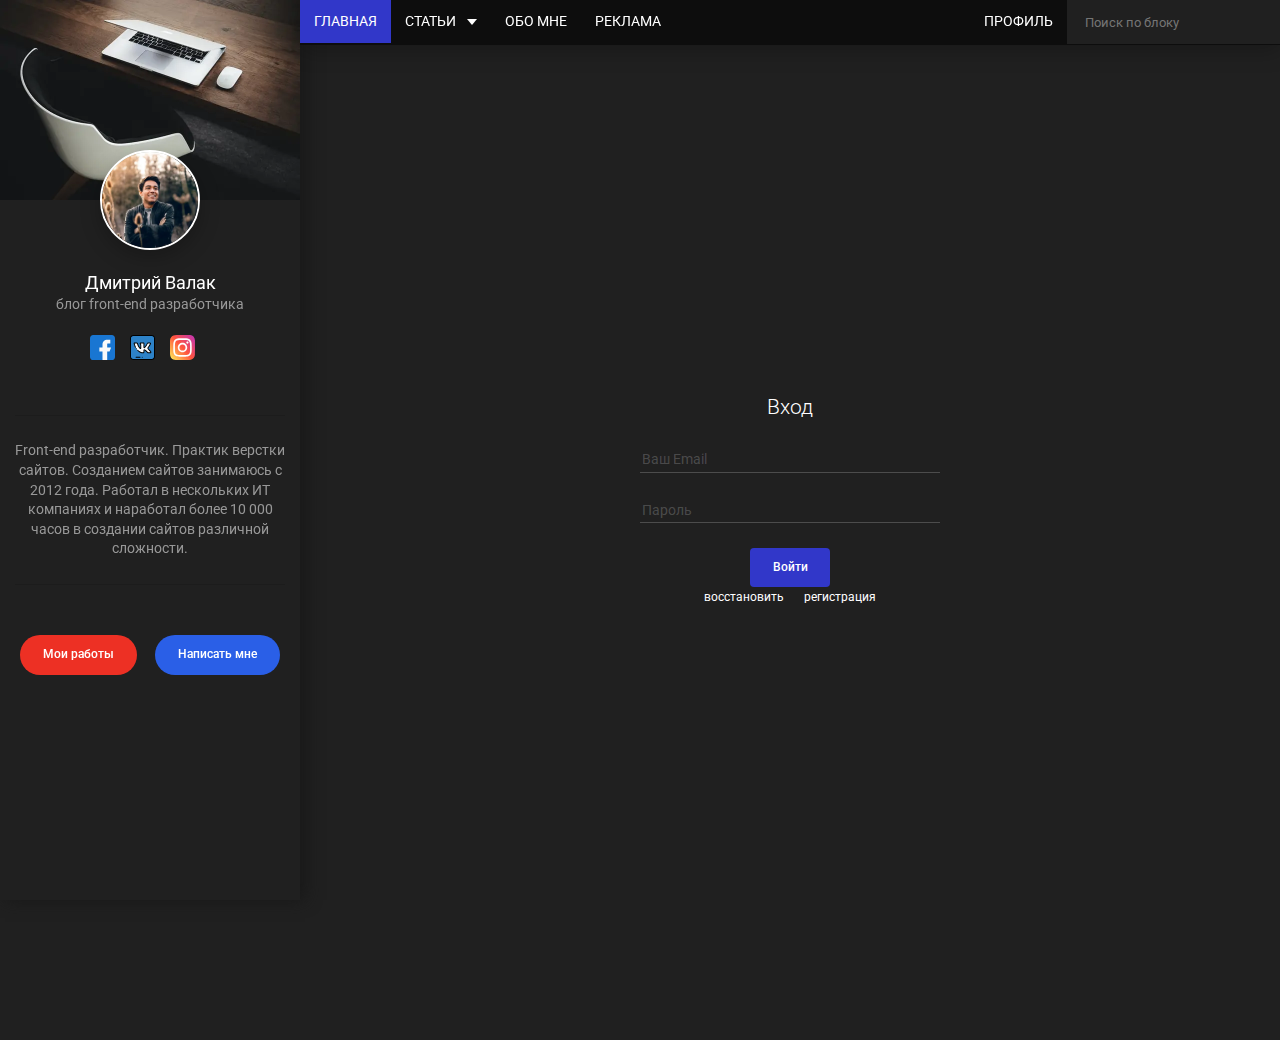
==== commit db7190e7: "с" ====
--- a/entrance.html
+++ b/entrance.html
@@ -73,95 +73,141 @@
   </svg>
 
 
-  <aside class="siedbar">
+  <aside class="siedbar activ ">
     <div class="siedbar__box">
-        <picture class="siedbar__picture">
-          <source srcset="./photo/saidbar.webp" type="image/webp" height>
-          <img class="siedbar__image" src="./photo/saidbar.jpg" alt="" ">
-          </picture>
-          <picture class=" siedbar__content__photo">
-          <source srcset="./photo/photo.webp" type="image/webp">
+      <picture class="siedbar__picture">
+        <source srcset="./photo/saidbar.webp" type="image/webp" height>
+        <img class="siedbar__image" src="./photo/web/saidbar.jpg" alt="" ">
+      </picture>
+      <div class=" siedbar__header">
+        <picture class=" siedbar__content__photo">
+          <source srcset="./photo/web/photo.webp" type="image/webp">
           <img class="siedbar__content__avatar" src="./photo/photo.jpg" alt="">
         </picture>
-        <h1 class="siedbar__content__name"> Дмитрий Валак</h1>
-        <p class="siedbar__content__proff">блог front-end разработчика </p>
-        <ul class="siedbar__inner">
-          <li class="siedbar__item">
-            <a href="https://vk.com/id88394767">
-              <svg class="siedbar__icon">
-                <use xlink:href="#facebook"></use>
-              </svg>
-            </a>
-          </li>
-          <li class="siedbar__item">
-            <a href="#">
-              <svg class="siedbar__icon">
-                <use xlink:href="#vk"></use>
-              </svg>
-            </a>
-          </li>
-          <li class="siedbar__item">
-            <a href="#">
-              <img src="./photo/icon/instagram.svg" alt="" width="25px">
-    
-            </a>
-          </li>
-        </ul>
-    
-        <p class="siedbar__text">
-          Front-end разработчик. Практик верстки сайтов.
-    
-          Созданием сайтов занимаюсь с 2012 года. Работал в нескольких ИТ компаниях и наработал более 10 000 часов в
-          создании сайтов различной сложности.
-        </p>
-        <div class="siedbar__box">
-          <a class="siedbar__btn siedbar__btn--left" href="mywork.html">Мои работы</a>
-    
-          <a class="siedbar__btn siedbar__btn--left" href="#modal">Написать мне</a>
+        <div class="siedbar__content__profil">
+          <h1 class="siedbar__content__name"> Дмитрий Валак</h1>
+          <p class="siedbar__content__proff">блог front-end разработчика </p>
         </div>
-        </div>
-      </aside>
-
-
-  <main class="main">
-
-    <!-- nav -->
-
-
-    <nav class="nav">
-      <ul class="nav__nav">
-        <li class="nav__item">
-          <a class="nav__link" href="">Главная</a>
-        </li>
-        <li class="nav__item">
-          <a class="nav__link nav__link--list " href="">Cтатьи</a>
-          <ul class="subnav">
-            <li class="subnav__item">
-              <a class="subnav__categoru" href="">Создание
-                сайтов </a>
+    </div>
+
+    <!-- mob-nav -->
+
+    <nav class="mob-nav">
+      <ul class="mob-nav__inner">
+        <li class="mob-nav__item">
+          <a class="mob-nav__link mob-nav__link--categoru" href="#">Статьи</a>
+
+          <ul class="mob-nav__subnav">
+            <li class="mob-nav__subnav__item">
+              <a class="mob-nav__subnav__link" href="post.html">Создание сайтов </a>
             </li>
-            <li class="subnav__item">
-              <a class="subnav__categoru" href="">Интернет - магазин </a>
+            <li class="mob-nav__subnav__item">
+              <a class="mob-nav__subnav__link" href="post.html">Интернет - магазин </a>
             </li>
-            <li class="subnav__item">
-              <a class="subnav__categoru" href="#">Продвижение видео</a>
+            <li class="mob-nav__subnav__item">
+              <a class="mob-nav__subnav__link" href="post.html">Продвижение видео</a>
             </li>
           </ul>
         </li>
-
-        <li class="nav__item">
-          <a class="nav__link" href="">Обо мне</a>
-        </li>
-
-        <li class="nav__item nav__item--offset">
-          <a class="nav__link nav__link--offset" href="">Реклама</a>
-        </li>
-        <li class="nav__item">
-          <a class="nav__link" href="">Профиль</a>
-        </li>
-        <input class="nav__search" type="text" placeholder="Поиск по блоку">
+        <li class="mob-nav__item">
+          <a class="mob-nav__link" href="#">Обо мне</a>
+        </li>
+        <li class="mob-nav__item">
+          <a class="mob-nav__link" href="#">Реклама</a>
+        </li>
+        <li class="mob-nav__item">
+          <a class="mob-nav__link" href="profil.html">Профиль </a>
+        </li>
       </ul>
     </nav>
+
+
+
+    <ul class="siedbar__inner">
+      <li class="siedbar__item">
+        <a href="https://vk.com/id88394767">
+          <svg class="siedbar__icon">
+            <use xlink:href="#facebook"></use>
+          </svg>
+        </a>
+      </li>
+      <li class="siedbar__item">
+        <a href="#">
+          <svg class="siedbar__icon">
+            <use xlink:href="#vk"></use>
+          </svg>
+        </a>
+      </li>
+      <li class="siedbar__item">
+        <a href="#">
+          <img src="./photo/icon/instagram.svg" alt="" width="25px">
+
+        </a>
+      </li>
+    </ul>
+
+    <p class="siedbar__text">
+      Front-end разработчик. Практик верстки сайтов.
+
+      Созданием сайтов занимаюсь с 2012 года. Работал в нескольких ИТ компаниях и наработал более 10 000 часов в
+      создании сайтов различной сложности.
+    </p>
+    <div class="siedbar__box">
+      <a class="siedbar__btn siedbar__btn--left" href="mywork.html">Мои работы</a>
+
+      <a class="siedbar__btn " href="#modal">Написать мне</a>
+    </div>
+    </div>
+  </aside>
+
+
+  <main class="main">
+
+    <!-- nav -->
+
+    <nav class="nav">
+      <div class="nav__box">
+        <ul class="nav__nav">
+          <li class="nav__item">
+            <a class="nav__link active" href="index.html">Главная</a>
+          </li>
+          <li class="nav__item">
+            <a class="nav__link nav__link--list " href="">Cтатьи</a>
+            <ul class="subnav">
+              <li class="subnav__item">
+                <a class="subnav__categoru" href="post.html">Создание
+                  сайтов </a>
+              </li>
+              <li class="subnav__item">
+                <a class="subnav__categoru" href="post.html">Интернет - магазин </a>
+              </li>
+              <li class="subnav__item">
+                <a class="subnav__categoru" href="post.html">Продвижение видео</a>
+              </li>
+            </ul>
+          </li>
+
+          <li class="nav__item">
+            <a class="nav__link" href="">Обо мне</a>
+          </li>
+
+          <li class="nav__item nav__item--offset">
+            <a class="nav__link nav__link--offset" href="">Реклама</a>
+          </li>
+          <li class="nav__item">
+            <a class="nav__link" href="profil.html">Профиль</a>
+          </li>
+          <input class="nav__search" type="text" placeholder="Поиск по блоку">
+        </ul>
+
+      </div>
+      <!-- burger-->
+
+      <button class="burger" type="button">
+        <span class="burger__nav activ"></span>
+      </button>
+    </nav>
+
 
 
     <!-- container-->
@@ -201,7 +247,7 @@
 
 
     </div>
-
+  </main>
 </body>
 
 </html>--- a/css/style.css
+++ b/css/style.css
@@ -1,4 +1,5 @@
 @import url("https://fonts.googleapis.com/css2?family=Lato&family=Roboto:wght@400;500&display=swap");
+@import url("https://fonts.googleapis.com/css2?family=Roboto:wght@300&display=swap");
 * {
   padding: 0;
   margin: 0;
@@ -41,39 +42,67 @@
   line-height: 1.4;
   font-size: 14px;
   font-family: "Roboto", sans-serif;
-  background-color: #181818;
+  background-color: #202020;
   height: 100%;
   color: #989898; }
 
 .container {
-  margin: 0 auto;
+  margin: 10em auto 0 auto;
   max-width: 700px;
   padding: 0 50px; }
+  @media (max-width: 999px) {
+    .container {
+      max-width: 100%;
+      padding: 0 50px;
+      margin: 6em auto 0 auto; } }
+  @media (max-width: 500px) {
+    .container {
+      padding: 0 25px; } }
   .container--prof {
     display: flex;
     height: 80vh;
     flex-direction: column;
     justify-content: center; }
 
-.page {
-  display: flex; }
-  .page--profil {
-    height: 100vh; }
+.page--profil {
+  height: 100vh; }
 
 .main {
-  flex-basis: calc( 100% - 350px  );
+  padding-left: 300px;
   background-color: #202020; }
+  @media (max-width: 999px) {
+    .main {
+      padding-left: 0; } }
 
 .siedbar {
+  height: 100%;
+  position: fixed;
+  top: 0;
+  left: 0;
+  z-index: 5;
   background-color: #202020;
-  width: 350px;
+  width: 300px;
   text-align: center;
-  position: relative;
   box-shadow: 5px 0 15px #181818; }
+  @media (max-width: 999px) {
+    .siedbar {
+      transform: translateX(-100%);
+      transition: transform 0.3s linear; }
+      .siedbar.activ {
+        transform: translateX(0%); } }
+  .siedbar__box {
+    position: relative; }
+  @media (max-width: 999px) {
+    .siedbar__header {
+      display: flex;
+      margin-bottom: 20px; } }
   .siedbar__picture {
     overflow: hidden;
     display: block;
     height: 200px; }
+    @media (max-width: 999px) {
+      .siedbar__picture {
+        height: 160px; } }
   .siedbar__image {
     display: block;
     height: auto;
@@ -88,21 +117,41 @@
     border: 2px solid #ffffff;
     box-shadow: 0 7px 20px rgba(0, 0, 0, 0.25);
     position: relative; }
+    @media (max-width: 999px) {
+      .siedbar__content__photo {
+        margin: -20px 10px;
+        height: 65px;
+        width: 65px; } }
   .siedbar__content__avatar {
     width: auto;
     height: 100%;
     margin: 0 -50%; }
+  .siedbar__content__profil {
+    margin-top: 20px; }
+    @media (max-width: 999px) {
+      .siedbar__content__profil {
+        padding-left: 8px;
+        margin-top: 8px;
+        text-align: left; } }
   .siedbar__content__name {
-    margin-top: 20px;
     font-size: 18px;
     color: #fff; }
+    @media (max-width: 999px) {
+      .siedbar__content__name {
+        font-size: 15px; } }
   .siedbar__content__proff {
     font-size: 14px; }
+    @media (max-width: 999px) {
+      .siedbar__content__proff {
+        font-size: 12px; } }
   .siedbar__inner {
     margin-top: 20px;
     justify-content: center;
     display: flex;
     margin-bottom: 50px; }
+    @media (max-width: 999px) {
+      .siedbar__inner {
+        display: none; } }
   .siedbar__item {
     display: flex;
     margin-right: 15px; }
@@ -123,19 +172,21 @@
       width: calc( 100% -20px  );
       height: 1px;
       background-color: #1c1c1c; }
+    @media (max-width: 999px) {
+      .siedbar__text {
+        display: none; } }
   .siedbar__btn {
     border-radius: 40px;
     padding: 1.1em 1.9em;
     text-decoration: none;
     border: none;
-    vertical-align: center;
     display: inline-block;
     font-size: 12px;
     line-height: 1.1;
     font-family: inherit;
     font-weight: 500;
     color: #fff;
-    background: #cccc;
+    background: #2A5FE7;
     transition: all 0.2s linear; }
     .siedbar__btn--left {
       background: #ED3024;
@@ -150,13 +201,26 @@
         outline: none; }
 
 .nav {
+  display: block;
   background-color: #0D0D0D;
   box-shadow: 0 5px 22px rgba(0, 0, 0, 0.25);
-  margin-bottom: 6em; }
+  position: fixed;
+  top: 0;
+  right: 0;
+  z-index: 5;
+  width: calc( 100% - 300px  ); }
+  @media (max-width: 999px) {
+    .nav {
+      width: 100%; } }
   .nav__nav {
     display: flex; }
   .nav__item {
     position: relative; }
+    @media (max-width: 999px) {
+      .nav__item {
+        display: none; } }
+    .nav__item .active {
+      background-color: #3137C9; }
     .nav__item:hover .nav__link {
       background-color: #3137C9; }
     .nav__item:hover > .subnav {
@@ -170,6 +234,9 @@
     font-size: 14px;
     line-height: 1.1;
     padding: 1em 1em; }
+    @media (max-width: 999px) {
+      .nav__link {
+        font-size: 13px; } }
     .nav__link--list {
       padding-right: 2.5em;
       position: relative; }
@@ -189,14 +256,18 @@
     color: rgba(255, 255, 255, 0.4);
     border-bottom: 1px solid #0D0D0D;
     background-color: #202020;
-    max-width: 212px;
+    min-width: 212px;
     display: block;
     padding: 0 1.35em;
+    height: 45px;
     transition: all 0.4s linear; }
     .nav__search:hover {
       background-color: #2c2c2c; }
     .nav__search:focus {
       outline: none; }
+    @media (max-width: 999px) {
+      .nav__search {
+        margin-left: auto; } }
 
 .nav__item {
   position: relative; }
@@ -225,6 +296,77 @@
     transition: 0.2s linear; }
     .subnav__categoru:hover {
       color: #bbb8b8; }
+
+.mob-nav {
+  border-top: 1px solid rgba(255, 255, 255, 0.25);
+  padding-top: 40px;
+  display: none;
+  text-align: left;
+  margin-left: 30px;
+  margin-right: 20px;
+  margin-bottom: 60px; }
+  .mob-nav__item {
+    padding: 2px 0;
+    cursor: pointer; }
+  .mob-nav__link {
+    font-size: 16px;
+    font-weight: normal;
+    line-height: 1.6;
+    color: #fff;
+    transition: 0.2s linear; }
+    .mob-nav__link:hover {
+      color: #107EFF; }
+    .mob-nav__link:hover + .mob-nav__subnav {
+      display: block; }
+  .mob-nav__subnav {
+    margin-left: 10px;
+    display: none; }
+    .mob-nav__subnav__link {
+      font-size: 15px;
+      font-weight: 300;
+      line-height: 1.6;
+      color: #fff;
+      transition: 0.2s linear; }
+      .mob-nav__subnav__link:hover {
+        color: #107EFF; }
+  @media (max-width: 999px) {
+    .mob-nav {
+      display: block; } }
+
+.burger {
+  display: none;
+  background: none;
+  width: 40px;
+  padding: 5px;
+  height: 100%;
+  position: absolute;
+  top: 50%;
+  left: 20px;
+  transform: translateY(-50%); }
+  .burger__nav {
+    top: 50%;
+    left: 20px;
+    transform: translateY(-50%);
+    border-radius: 4px;
+    display: block;
+    width: 100%;
+    height: 2px;
+    background-color: #fff;
+    transition: opacity 0.2s linear; }
+    .burger__nav::before, .burger__nav::after {
+      position: absolute;
+      content: "";
+      display: block;
+      background-color: #fff;
+      width: 30px;
+      height: 2px;
+      left: 0;
+      top: 10px; }
+    .burger__nav::after {
+      top: -10px; }
+  @media (max-width: 999px) {
+    .burger {
+      display: block; } }
 
 .storis {
   display: flex;
@@ -298,6 +440,8 @@
   box-shadow: 0 5px 22px rgba(0, 0, 0, 0.25);
   display: flex; }
   .add__post__text {
+    overflow: hidden;
+    flex-grow: 1;
     margin-right: 15px;
     flex-basis: calc(100% - (88px + 30px));
     font-size: 15px;
@@ -313,6 +457,11 @@
     height: 44px;
     border-radius: 50%;
     overflow: hidden; }
+    @media (max-width: 980px) {
+      .add__post__btn {
+        flex-shrink: 0;
+        width: 40px;
+        height: 40px; } }
     .add__post__btn--photo {
       position: relative;
       cursor: pointer;
@@ -336,12 +485,18 @@
   border-radius: 4px;
   box-shadow: 0 5px 22px rgba(0, 0, 0, 0.25);
   padding: 25px 25px; }
+  @media (max-width: 700px) {
+    .post {
+      padding: 15px 15px; } }
   .post::last-child {
     margin-bottom: 0px; }
   .post__text {
+    margin: 20px 0;
     font-size: 14px;
-    line-height: 1.6;
-    margin-bottom: 20px; }
+    line-height: 1.6; }
+    @media (max-width: 700px) {
+      .post__text {
+        margin: 0 0 10px 0; } }
   .post__footer {
     font-size: 12px;
     color: #828282; }
@@ -351,15 +506,25 @@
   margin: -25px -25px 25px;
   width: calc( 100% + 50px  );
   overflow: hidden; }
+  @media (max-width: 700px) {
+    .post__picture {
+      margin: -15px -15px 10px;
+      width: calc( 100% + 30px  ); } }
   .post__picture--video {
     margin: 0 0 25px; }
+@media( max-width:700px ) {
+  .post__picture--video {
+    margin: -15px -15px 10px; } }
 .post__image {
   width: 100%;
   height: 245px;
   object-fit: cover;
   border-radius: 4px; }
+@media( max-width:700px ) {
+  .post__image {
+    height: 185px; } }
 .post__content {
-  margin-top: 20px; }
+  margin-top: 10px; }
   .post__content--saerch {
     margin-top: 0px; }
 .post__title {
@@ -369,19 +534,19 @@
 .post__inner {
   display: flex;
   justify-content: space-between; }
-.post__btn {
-  font-size: 14px;
-  line-height: 1.1;
-  color: #107EFF;
-  cursor: pointer;
-  transition: all 0.2s linear; }
-  .post__btn:hover {
-    color: #0372f1; }
 .post__footer {
   display: flex; }
+@media( max-width:770px ) {
+  .post__footer {
+    flex-wrap: wrap; } }
 .post__item {
   margin-right: 20px;
   position: relative; }
+@media( max-width:770px ) {
+  .post__item {
+    margin-bottom: 10px; }
+    .post__item:last-child {
+      margin-bottom: 0px; } }
   .post__item:last-child {
     margin-right: 0px; }
   .post__item--time::after {
@@ -392,22 +557,40 @@
     border-radius: 50%;
     background-color: #C4C4C4;
     margin-left: 15px; }
+.post__btn {
+  font-size: 14px;
+  line-height: 1.1;
+  color: #107EFF;
+  cursor: pointer;
+  transition: all 0.2s linear; }
+  .post__btn:hover {
+    color: #0372f1; }
 .post__link {
   font-size: 14px;
   color: #828282;
   transition: all 0.2s linear; }
   .post__link:hover {
     color: #c5bfbf; }
-
-.embat {
+  .post__link--btn {
+    font-size: 14px;
+    line-height: 1.1;
+    color: #107EFF;
+    cursor: pointer;
+    transition: all 0.2s linear; }
+    .post__link--btn:hover {
+      color: #0372f1; }
+
+.embet {
+  overflow: hidden; }
+
+.embed {
   position: relative;
   overflow: hidden; }
-  .embat::before {
+  .embed::before {
     content: "";
     display: block;
-    padding-top: 52.25%; }
-  .embat iframe, .embat video {
-    overflow: hidden;
+    padding-top: 56.25%; }
+  .embed iframe, .embed video {
     width: 100%;
     height: 100%;
     position: absolute;
@@ -416,10 +599,12 @@
     z-index: 1; }
 
 .pagination {
-  margin-top: 60px;
+  margin: 50px 0;
   display: flex;
-  justify-content: center;
-  margin-bottom: 60px; }
+  justify-content: center; }
+@media( max-width:770px ) {
+  .pagination {
+    margin: 30px 0; } }
   .pagination__inner {
     margin-right: 5px;
     transition: all 0.2s linear;
@@ -454,17 +639,24 @@
       line-height: 1.6;
       color: #828282;
       margin-right: 10px; }
+      .post__headar__link--none {
+        display: none; }
   .post__title--post {
     margin-bottom: 10px; }
   .post__item--time {
     font-size: 14px;
     margin-bottom: 20px; }
-  .post__text {
-    margin-top: 20px; }
+    @media (max-width: 500px) {
+      .post__item--time {
+        margin-bottom: 5px; } }
   .post__text--tree {
     margin-top: 0px; }
   .post__picture--post {
     padding: 25px 25px 0; }
+    @media (max-width: 680px) {
+      .post__picture--post {
+        height: 145px;
+        padding: 15px 15px 0; } }
   .post__content--post {
     margin-bottom: 30px; }
     .post__content--post::after {
@@ -474,6 +666,9 @@
       width: calc( 100% -25px  );
       height: 1px;
       background-color: #1c1c1c; }
+      @media (max-width: 680px) {
+        .post__content--post::after {
+          margin: 10px 0; } }
 
 .post__related::after {
   margin: 25px 0;
@@ -482,6 +677,9 @@
   width: calc( 100% -25px  );
   height: 1px;
   background-color: #1c1c1c; }
+  @media (max-width: 680px) {
+    .post__related::after {
+      margin: 10px 0; } }
 .post__related__title {
   font-size: 16px;
   color: #fff;
@@ -499,10 +697,16 @@
 .post__related__post {
   display: flex;
   justify-content: space-between; }
+@media( max-width:770px ) {
+  .post__related__post {
+    flex-wrap: wrap; } }
 .post__related__item {
   overflow: hidden;
   flex-basis: 50%;
   margin-bottom: 20px; }
+@media( max-width:700px ) {
+  .post__related__item {
+    flex-basis: 100%; } }
 .post__related__link {
   display: block;
   -o-text-overflow: ellipsis;
@@ -518,8 +722,10 @@
     color: #f7eb81; }
 
 .commets {
-  margin-top: 10px;
-  margin-bottom: 40px; }
+  margin: 10px 0 40px 0; }
+  @media (max-width: 500px) {
+    .commets {
+      margin: 10px 0 20px 0; } }
   .commets__text {
     width: 100%;
     resize: none;
@@ -542,9 +748,16 @@
 
 .commet {
   margin-bottom: 30px; }
+  @media (max-width: 500px) {
+    .commet {
+      margin-bottom: 15px; } }
   .commet--two {
     padding-left: 30px;
     margin-bottom: 40px; }
+    @media (max-width: 500px) {
+      .commet--two {
+        padding-left: 15px;
+        margin-bottom: 20px; } }
   .commet__inner {
     align-items: center;
     display: flex;
@@ -585,20 +798,33 @@
   box-shadow: 0 5px 22px rgba(0, 0, 0, 0.25); }
   .work:last-child {
     margin-bottom: 60px; }
+  @media (max-width: 700px) {
+    .work {
+      flex-wrap: wrap; } }
   .work__pucture {
     width: auto;
     min-height: 510px; }
+    @media (max-width: 700px) {
+      .work__pucture {
+        min-height: 210px; } }
   .work__image {
     height: 100%;
     display: block;
     width: 310px;
     object-fit: cover; }
+    @media (max-width: 700px) {
+      .work__image {
+        width: 100%; } }
   .work__content {
     display: flex;
     flex-direction: column;
     height: auto;
     padding: 25px 25px;
     width: calc( 100% - 310px  ); }
+    @media (max-width: 700px) {
+      .work__content {
+        width: 100%;
+        padding: 15px 15px; } }
   .work__title {
     font-size: 24px;
     line-height: 1.1;
@@ -612,7 +838,7 @@
     margin-bottom: 20px; }
   .work__inner {
     display: flex;
-    margin-bottom: 20px; }
+    margin-bottom: 40px; }
   .work__item {
     margin-right: 7px; }
     .work__item:last-child {
@@ -631,14 +857,16 @@
   .work__btn {
     margin-top: auto;
     text-align: right; }
+    @media (max-width: 700px) {
+      .work__btn {
+        margin-bottom: 0; } }
 
 .profil {
   display: flex;
   flex-wrap: wrap; }
   .profil__inner {
     display: flex;
-    justify-content: center;
-    margin: 30px auto 0; }
+    justify-content: center; }
   .profil__item:first-child {
     margin-right: 20px; }
   .profil__link {
@@ -687,6 +915,11 @@
         width: 100%; }
   .profil__avatar {
     margin-left: 110px; }
+    @media (max-width: 700px) {
+      .profil__avatar {
+        margin-bottom: 20px;
+        margin-left: 0;
+        margin-right: 500px; } }
   .profil__picture {
     height: 100%;
     width: auto; }
